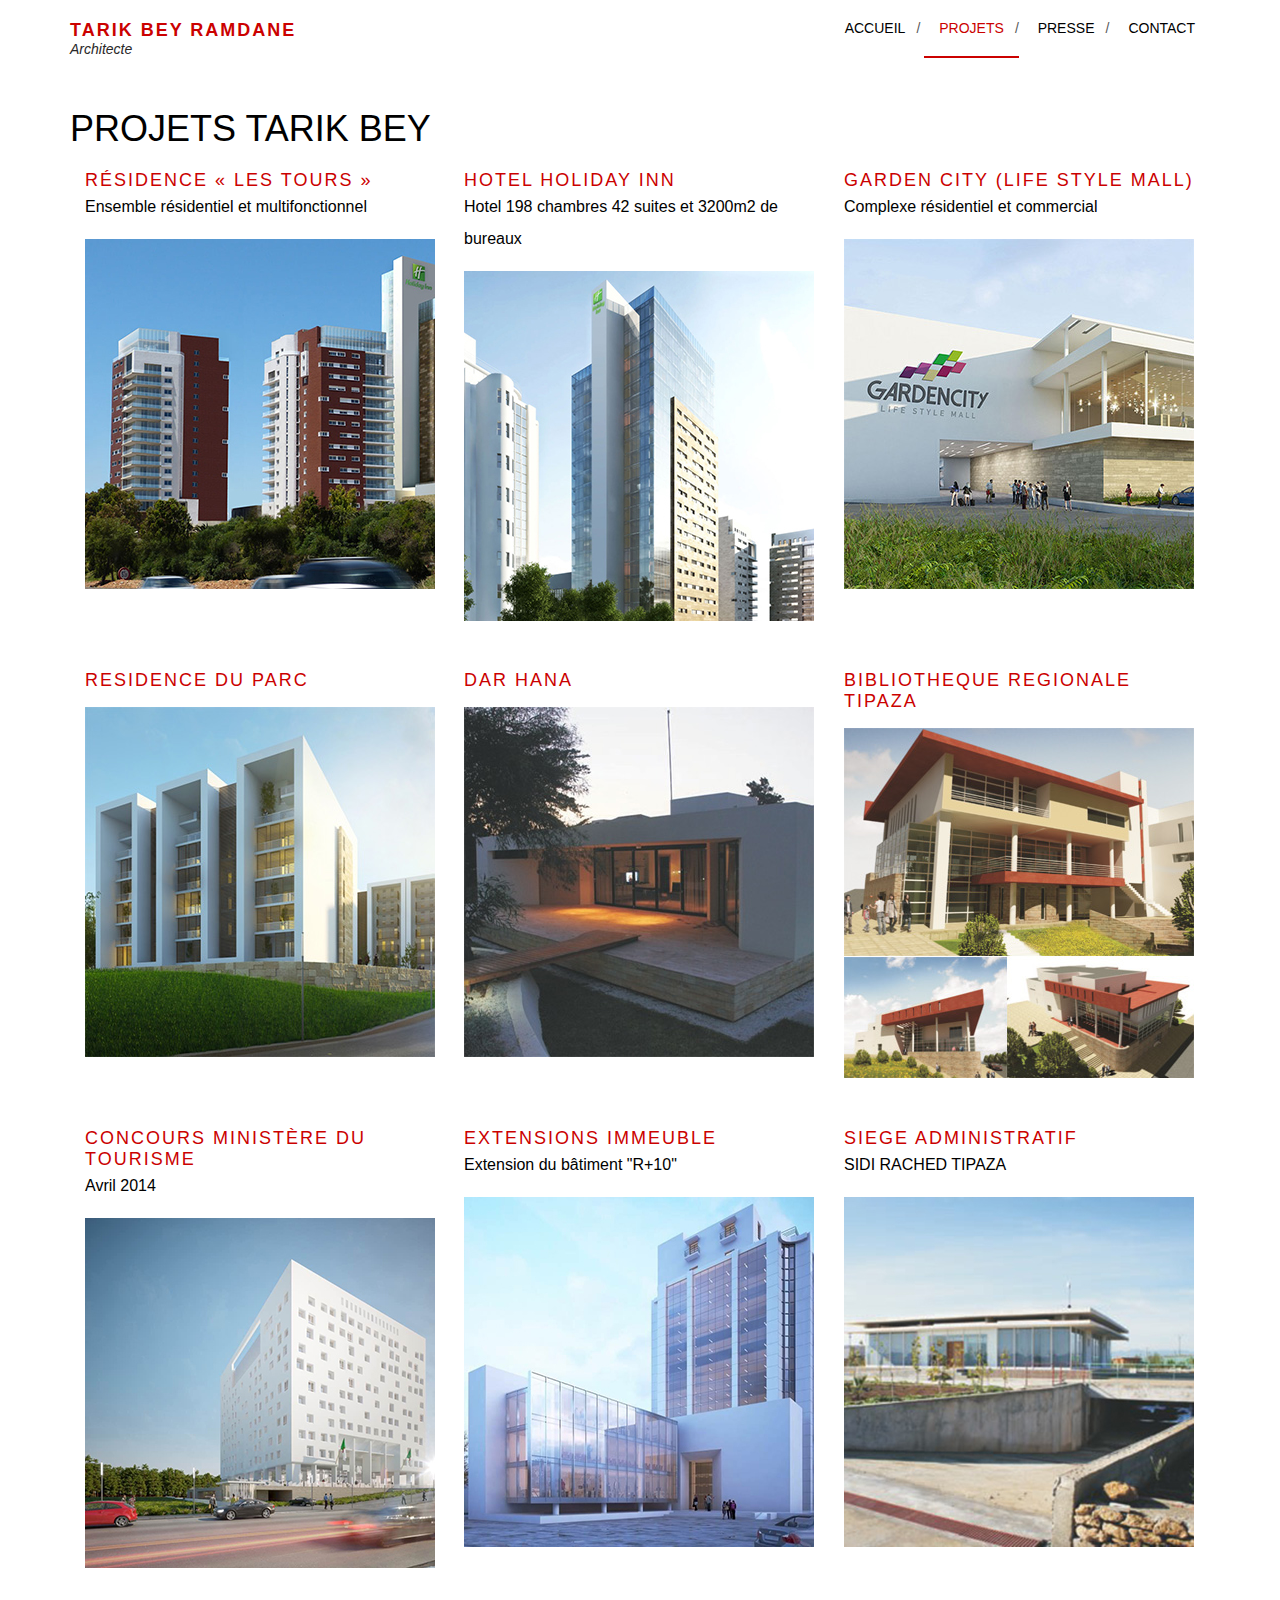
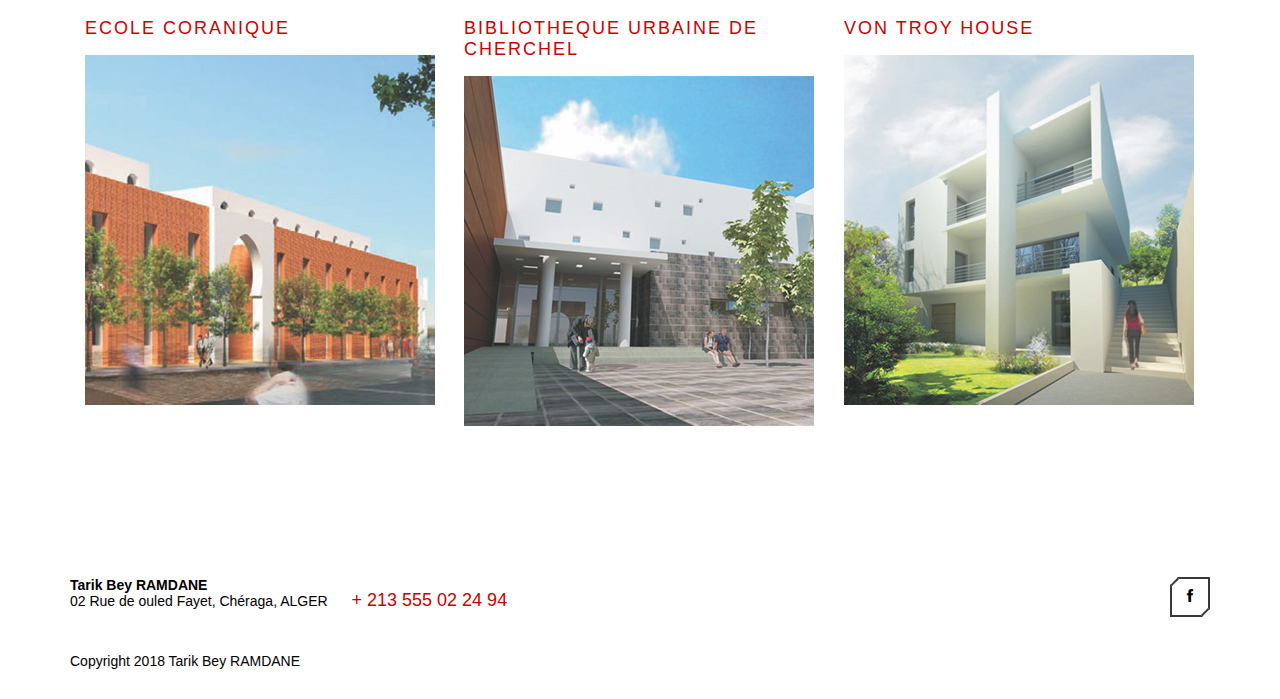
==== projets.html @ 243a4ba5 "first commit" ====
<!DOCTYPE html>
<html lang="en">
	<head>
		<meta charset="UTF-8">
		<meta http-equiv="X-UA-Compatible" content="IE=edge">
		<meta name="viewport" content="width=device-width, initial-scale=1.0,maximum-scale=1">
		
		<title>Projets | Tarik Bey RAMDANE - Architecte</title>

		<!-- Loading third party fonts -->
		<link href="http://fonts.googleapis.com/css?family=Roboto+Condensed:300,400|" rel="stylesheet" type="text/css">
		<link href="fonts/font-awesome.min.css" rel="stylesheet" type="text/css">

		<!-- Loading main css file -->
		<link rel="stylesheet" href="style.css">
		
		<!--[if lt IE 9]>
		<script src="js/ie-support/html5.js"></script>
		<script src="js/ie-support/respond.js"></script>
		<![endif]-->
		
		
		<!-- Global site tag (gtag.js) - Google Analytics -->
<script async src="https://www.googletagmanager.com/gtag/js?id=UA-124466608-2"></script>
<script>
  window.dataLayer = window.dataLayer || [];
  function gtag(){dataLayer.push(arguments);}
  gtag('js', new Date());

  gtag('config', 'UA-124466608-2');
</script>

		

	</head>


	<body>
		
		<div id="site-content">
			<div class="site-header">
				<div class="container">
					<a href="index.html" id="branding">
						<!-- <img src="images/logo.png" alt="" class="logo"> -->
						<div class="logo-text">
							<h1 class="site-title">Tarik Bey RAMDANE</h1>
							<small class="site-description">Architecte</small>
						</div>
					</a> <!-- #branding -->

					<!-- Default snippet for navigation -->
					<div class="main-navigation">
						<button type="button" class="menu-toggle"><i class="fa fa-bars"></i></button>
						<ul class="menu">
							<li class="menu-item"><a href="">Accueil</a></li>
							<li class="menu-item current-menu-item"><a href="project">Projets</a></li>
							<li class="menu-item"><a href="presse">Presse</a></li>
							<li class="menu-item"><a href="contact">Contact</a></li>
						</ul> <!-- .menu -->
					</div> <!-- .main-navigation -->

					<div class="mobile-navigation"></div>
				</div>
			</div> <!-- .site-header -->

			<main class="main-content">
				
				<div class="page">
					<div class="container">
						<h2 class="entry-title">Projets Tarik Bey</h2>
						<!-- <p>description ici</p> -->

						<!-- <div class="filter-links filterable-nav">
							<select class="mobile-filter">
								<option value="*">Afficher tous</option>
								<option value=".skyscraper">RESIDENTIEL</option>
								<option value=".shopping-center">MAISON INDIVIDUELLE</option>
								<option value=".apartment">BUREAUX</option>
							</select>
							<a href="#" class="current wow fadeInRight" data-filter="*">Afficher tous</a>
							<a href="#" class="wow fadeInRight" data-wow-delay=".2s" data-filter=".skyscraper">RESIDENTIEL</a>
							<a href="#" class="wow fadeInRight" data-wow-delay=".4s" data-filter=".shopping-center">MAISON INDIVIDUELLE</a>
							<a href="#" class="wow fadeInRight" data-wow-delay=".6s" data-filter=".apartment">BUREAUX</a>
						</div> -->

						<div class="filterable-items">
							<div class="project-item filterable-item shopping-center">
								<figure class="featured-image">
									
									<figcaption>
										<h2 class="project-title"><a href="project-single.php?id=01">RÉSIDENCE « LES TOURS »</a></h2>
										<p class="project-subtotle">Ensemble résidentiel et multifonctionnel</p>
										<!-- 
										<p></p>
										<a href="project-single.php?id=01" class="more-link"><img src="images/arrow.png" alt=""></a> 
										-->
										
										
									</figcaption>
									<a href="project-single.php?id=01"><img src="images/projets/les-tours.jpg" alt="#"></a>
								</figure>
							</div>
							<div class="project-item filterable-item skyscrapper">
								<figure class="featured-image">
									
									<figcaption>
										<h2 class="project-title"><a href="project-single.php?id=02">Hotel Holiday Inn</a></h2>
										<p class="project-subtotle">Hotel 198 chambres 42 suites et 3200m2 de bureaux</p>
										
									</figcaption>
									<a href="project-single.php?id=02"><img src="images/projets/holiday-inn.jpg" alt="#"></a>
								</figure>
							</div>
							<div class="project-item filterable-item skyscraper">
								<figure class="featured-image">
									
									<figcaption>
										<h2 class="project-title"><a href="project-single.php?id=03">GARDEN CITY (Life Style Mall)</a></h2> 
										<p class="project-subtotle">Complexe résidentiel et commercial</p>
										
									</figcaption>
									<a href="project-single.php?id=03"><img src="images/projets/garden-city.jpg" alt="#"></a>
								</figure>
							</div>
							<div class="project-item filterable-item apartment">
								<figure class="featured-image">
									
									<figcaption>
										<h2 class="project-title"><a href="project-single.php?id=04">RESIDENCE DU PARC</a></h2>
										<p class="project-subtotle"></p>
										
									</figcaption>
									<a href="project-single.php?id=04"><img src="images/projets/residence-du-parc.jpg" alt="#"></a>
								</figure>
							</div>
							<div class="project-item filterable-item skyscrapper">
								<figure class="featured-image">
									
									<figcaption>
										<h2 class="project-title"><a href="project-single.php?id=05">DAR HANA</a></h2>
										<p class="project-subtotle"></p>
										
									</figcaption>
									<a href="project-single.php?id=05"><img src="images/projets/dar-hana.jpg" alt="#"></a>
								</figure>
							</div>
							<div class="project-item filterable-item skyscrapper">
								<figure class="featured-image">
									
									<figcaption>
										<h2 class="project-title"><a href="project-single.php?id=06">BIBLIOTHEQUE REGIONALE TIPAZA</a></h2>
										<p class="project-subtotle"></p>
										
									</figcaption>
									<a href="project-single.php?id=06"><img src="images/projets/tipaza.jpg" alt="#"></a>
								</figure>
							</div>
							<div class="project-item filterable-item shopping-center">
								<figure class="featured-image">
									
									<figcaption>
										<h2 class="project-title"><a href="project-single.php?id=07">Concours ministère du tourisme</a></h2>
										<p class="project-subtotle">Avril 2014</p>
										<!-- <p>Participation au concours national et international pour le projet du nouveau siège du ministère du tourisme et de l'artisanat.</p>
										 -->
									</figcaption>
									<a href="project-single.php?id=07"><img src="images/projets/ministere.jpg" alt="#"></a>
								</figure>
							</div>
							<div class="project-item filterable-item skyscrapper">
								<figure class="featured-image">
									
									<figcaption>
										<h2 class="project-title"><a href="project-single.php?id=08">Extensions immeuble</a></h2>
										<p class="project-subtotle">Extension du bâtiment "R+10"</p>
										
									</figcaption>
									<a href="project-single.php?id=08"><img src="images/projets/extension.jpg" alt="#"></a>
								</figure>
							</div>
							<div class="project-item filterable-item skyscrapper">
								<figure class="featured-image">
									
									<figcaption>
										<h2 class="project-title"><a href="project-single.php?id=09">SIEGE ADMINISTRATIF</a></h2>
										<p class="project-subtotle">SIDI RACHED TIPAZA</p>
										
									</figcaption>
									<a href="project-single.php?id=09"><img src="images/projets/sidirached.jpg" alt="#"></a>
								</figure>
							</div>
							
							<div class="project-item filterable-item shopping-center">
								<figure class="featured-image">
									
									<figcaption>
										<h2 class="project-title"><a href="project-single.php?id=10">ECOLE CORANIQUE</a></h2>
										<p class="project-subtotle"></p>
										
									</figcaption>
									<a href="project-single.php?id=10"><img src="images/projets/ecole-coranique.jpg" alt="#"></a>
									
								</figure>
							</div>
							<div class="project-item filterable-item skyscrapper">
								<figure class="featured-image">
									
									<figcaption>
										<h2 class="project-title"><a href="project-single.php?id=11">BIBLIOTHEQUE URBAINE DE CHERCHEL</a></h2>
										<p class="project-subtotle"></p>
										
									</figcaption>
									
									<a href="project-single.php?id=11"><img src="images/projets/cherchel.jpg" alt="#"></a>
									
								</figure>
							</div>
							<div class="project-item filterable-item skyscrapper">
								<figure class="featured-image">
									
									<figcaption>
										<h2 class="project-title"><a href="project-single.php?id=12">VON TROY HOUSE</a></h2>
										<p class="project-subtotle"></p>
										
									</figcaption>
									
									<a href="project-single.php?id=12"><img src="images/projets/von-troy.jpg" alt="#"></a>
								</figure>
							</div>
							
							
							
							
							
							
							
							
							
							
						</div>
					</div>
				</div> <!-- .page -->

			</main> <!-- .main-content -->

			<footer class="site-footer">
				<div class="container">
					<div class="pull-left">

						<address>
							<strong>Tarik Bey RAMDANE</strong>
							<p>02 Rue de ouled Fayet, Chéraga, ALGER</p>
						</address>

						<a href="#" class="phone">+ 213 555 02 24 94</a>
					</div> <!-- .pull-left -->
					<div class="pull-right">

						<div class="social-links">

							<a target="_blank" href="https://www.facebook.com/tarikbey.ramdane"><i class="fa fa-facebook"></i></a>
						<!-- 	<a href="#"><i class="fa fa-google-plus"></i></a>
							<a href="#"><i class="fa fa-twitter"></i></a>
							<a href="#"><i class="fa fa-pinterest"></i></a> -->

						</div>

					</div> <!-- .pull-right -->

					<div class="colophon">Copyright 2018 Tarik Bey RAMDANE</div>

				</div> <!-- .container -->
			</footer> <!-- .site-footer -->
		</div>

		<script src="js/jquery-1.11.1.min.js"></script>
		<script src="js/plugins.js"></script>
		<script src="js/app.js"></script>
		
	</body>

</html>
---- style.css ----
/*!
 * Project_Name: Themezy Modern Architecture
 * Author: Themezy
 * Email: info@themezy.com
 * URL: http://themezy.com
 */
/*=========================================== 
 * Importing CSS Libraries
 *===========================================*/
article,
aside,
details,
figcaption,
figure,
footer,
header,
hgroup,
nav,
section,
summary {
  display: block;
}

audio,
canvas,
video {
  display: inline-block;
}

audio:not([controls]) {
  display: none;
  height: 0;
}

[hidden],
template {
  display: none;
}

html {
  background: #fff;
  color: #000;
  -webkit-text-size-adjust: 100%;
  -ms-text-size-adjust: 100%;
}

html,
button,
input,
select,
textarea {
  font-family: sans-serif;
}

body {
  margin: 0;
}

a {
  background: transparent;
}
a:focus {
  outline: thin dotted;
}
a:hover,
a:active {
  outline: 0;
}

h1 {
  font-size: 2em;
  margin: 0.67em 0;
}

h2 {
  font-size: 1.5em;
  margin: 0.83em 0;
}

h3 {
  font-size: 1.17em;
  margin: 1em 0;
}

h4 {
  font-size: 1em;
  margin: 1.33em 0;
}

h5 {
  font-size: 0.83em;
  margin: 1.67em 0;
}

h6 {
  font-size: 0.75em;
  margin: 2.33em 0;
}

abbr[title] {
  border-bottom: 1px dotted;
}

b,
strong {
  font-weight: bold;
}

dfn {
  font-style: italic;
}

mark {
  background: #ff0;
  color: #000;
}

code,
kbd,
pre,
samp {
  font-family: monospace, serif;
  font-size: 1em;
}

pre {
  white-space: pre;
  white-space: pre-wrap;
  word-wrap: break-word;
}

q {
  quotes: "\201C""\201D""\2018""\2019";
}

q:before,
q:after {
  content: "";
  content: none;
}

small {
  font-size: 80%;
}

sub,
sup {
  font-size: 75%;
  line-height: 0;
  position: relative;
  vertical-align: baseline;
}

sup {
  top: -0.5em;
}

sub {
  bottom: -0.25em;
}

img {
  border: 0;
}

svg:not(:root) {
  overflow: hidden;
}

figure {
  margin: 0;
}

fieldset {
  border: 1px solid #c0c0c0;
  margin: 0 2px;
  padding: 0.35em 0.625em 0.75em;
}

legend {
  border: 0;
  padding: 0;
  white-space: normal;
}

button,
input,
select,
textarea {
  font-family: inherit;
  font-size: 100%;
  margin: 0;
  vertical-align: baseline;
}

button,
input {
  line-height: normal;
}

button,
select {
  text-transform: none;
}

button,
html input[type="button"],
input[type="reset"],
input[type="submit"] {
  -webkit-appearance: button;
  cursor: pointer;
}

button[disabled],
input[disabled] {
  cursor: default;
}

input[type="checkbox"],
input[type="radio"] {
  -moz-box-sizing: border-box;
  box-sizing: border-box;
  padding: 0;
}

input[type="search"] {
  -webkit-appearance: textfield;
  -moz-box-sizing: content-box;
  box-sizing: content-box;
}

input[type="search"]::-webkit-search-cancel-button,
input[type="search"]::-webkit-search-decoration {
  -webkit-appearance: none;
}

button::-moz-focus-inner,
input::-moz-focus-inner {
  border: 0;
  padding: 0;
}

textarea {
  overflow: auto;
  vertical-align: top;
}

table {
  border-collapse: collapse;
  border-spacing: 0;
}

*,
*:before,
*:after {
  -moz-box-sizing: border-box;
  box-sizing: border-box;
}

/*
 * Global Styles
 */
body {
  background-color: #ffffff;
  color: #000000;
  font-family: "Helvetica", "Arial", sans-serif; /*"Roboto Condensed", "Open Sans", sans-serif;*/
  font-size: 14px;
  font-weight: 300;
  line-height: normal;
}

h1,
h2,
h3,
h4,
h5,
h6 {
  font-weight: 700;
  margin: 0 0 20px;
}

hr {
  border: none;
  border-bottom: 1px solid #777;
}

ul,
ol {
  margin: 0;
  padding-left: 0;
}

a {
  text-decoration: none;
  color: #cb0100;
}

address {
  font-style: normal;
}

p {
  margin-top: 0;
}

form input,
form textarea,
form select {
  outline: none;
  border: 2px solid #383838;
  padding: 10px;
  background: none;
  margin-bottom: 10px;
  -webkit-transition: 0.3s ease;
  transition: 0.3s ease;
  color: #000;
  outline: none;
}
form input:hover,
form input:focus,
form textarea:hover,
form textarea:focus,
form select:hover,
form select:focus {
  border-color: #cb0100;
}
form select {
  -webkit-appearance: none;
  -moz-appearance: none;
  appearance: none;
}
form textarea {
  resize: vertical;
}
form input[type="submit"],
form button,
form input[type="reset"] {
  outline: none;
}

/*
 * Reusable Components Style
 */
.button,
form input[type="submit"],
form button,
form input[type="reset"] {
  border: 2px solid #cb0100;
  background: none;
  padding: 10px 20px;
  position: relative;
  margin: 20px 0;
  display: inline-block;
  -webkit-transition: 0.3s ease;
  transition: 0.3s ease;
}
.button:before,
form input[type="submit"]:before,
form button:before,
form input[type="reset"]:before,
.button:after,
form input[type="submit"]:after,
form button:after,
form input[type="reset"]:after {
  content: " ";
  width: 20px;
  height: 20px;
  position: absolute;
  background: #ffffff;
  -webkit-transition: 0.3s ease;
  transition: 0.3s ease;
}
.button:hover,
form input[type="submit"]:hover,
form button:hover,
form input[type="reset"]:hover {
  border-color: white;
  color: white;
}
.button:hover:before,
form input[type="submit"]:hover:before,
form button:hover:before,
form input[type="reset"]:hover:before,
.button:hover:after,
form input[type="submit"]:hover:after,
form button:hover:after,
form input[type="reset"]:hover:after {
  border-color: white;
}
.button:before,
form input[type="submit"]:before,
form button:before,
form input[type="reset"]:before {
  border-bottom: 2px solid #cb0100;
  -webkit-transform: rotate(-45deg);
  -ms-transform: rotate(-45deg);
  transform: rotate(-45deg);
  top: -10px;
  left: -10px;
}
.button:after,
form input[type="submit"]:after,
form button:after,
form input[type="reset"]:after {
  border-top: 2px solid #cb0100;
  -webkit-transform: rotate(-45deg);
  -ms-transform: rotate(-45deg);
  transform: rotate(-45deg);
  bottom: -10px;
  right: -10px;
}

.button-back {
  display: inline-block;
  padding: 10px 30px;
  margin-bottom: 50px;
  position: relative;
  border: 2px solid #383838;
  color: #000000;
  text-transform: uppercase;
}
.button-back img {
  margin-right: 10px;
}
.button-back:before,
.button-back:after {
  content: " ";
  width: 20px;
  height: 20px;
  position: absolute;
  background: #ffffff;
}
.button-back:before {
  border-bottom: 2px solid #383838;
  -webkit-transform: rotate(-45deg);
  -ms-transform: rotate(-45deg);
  transform: rotate(-45deg);
  top: -10px;
  left: -10px;
}
.button-back:after {
  border-top: 2px solid #383838;
  -webkit-transform: rotate(-45deg);
  -ms-transform: rotate(-45deg);
  transform: rotate(-45deg);
  bottom: -10px;
  right: -10px;
}

.map {
  min-height: 400px;
}

.contact-detail {
  padding: 30px 0;
}
.contact-detail address,
.contact-detail .phone,
.contact-detail .email {
  position: relative;
  display: inline-block;
  vertical-align: middle;
  margin-right: 20px;
  color: #000000;
}
.contact-detail address p,
.contact-detail .phone p,
.contact-detail .email p {
  margin: 0;
  font-size: 14px;
  font-size: 1em;
  line-height: 1.5;
  display: inline-block;
  vertical-align: middle;
}
.contact-detail .contact-icon {
  display: inline-block;
  vertical-align: middle;
  width: 40px;
  height: 40px;
  border: 2px solid #383838;
  text-align: center;
  position: relative;
  margin-right: 20px;
}
.contact-detail .contact-icon:before,
.contact-detail .contact-icon:after {
  content: " ";
  width: 10px;
  height: 10px;
  position: absolute;
  background: #ffffff;
}
.contact-detail .contact-icon:before {
  border-bottom: 2px solid #383838;
  -webkit-transform: rotate(-45deg);
  -ms-transform: rotate(-45deg);
  transform: rotate(-45deg);
  top: -5px;
  left: -5px;
}
.contact-detail .contact-icon:after {
  border-top: 2px solid #383838;
  -webkit-transform: rotate(-45deg);
  -ms-transform: rotate(-45deg);
  transform: rotate(-45deg);
  bottom: -5px;
  right: -5px;
}
.contact-detail .contact-icon img {
  display: inline-block;
  margin-top: 10px;
}

.contact-form input:not([type="submit"]),
.contact-form textarea {
  width: 100%;
}
.contact-form .text-right {
  text-align: right;
}
.contact-form button {
  position: relative;
  color: #cb0100;
}
.contact-form button:before,
.contact-form button:after {
  content: " ";
  width: 20px;
  height: 20px;
  position: absolute;
  background: #ffffff;
}
.contact-form button:before {
  border-bottom: 2px solid #cb0100;
  -webkit-transform: rotate(-45deg);
  -ms-transform: rotate(-45deg);
  transform: rotate(-45deg);
  top: -10px;
  left: -10px;
}
.contact-form button:after {
  border-top: 2px solid #cb0100;
  -webkit-transform: rotate(-45deg);
  -ms-transform: rotate(-45deg);
  transform: rotate(-45deg);
  bottom: -10px;
  right: -10px;
}

.container {
  margin-right: auto;
  margin-left: auto;
  padding-left: 15px;
  padding-right: 15px;
  *zoom: 1;
}
.container:after {
  content: " ";
  clear: both;
  display: block;
  overflow: hidden;
  height: 0;
}
@media (min-width: 768px) {
  .container {
    width: 750px;
  }
}
@media (min-width: 992px) {
  .container {
    width: 970px;
  }
}
@media (min-width: 1200px) {
  .container {
    width: 1170px;
  }
}

.container-fluid {
  margin-right: auto;
  margin-left: auto;
  padding-left: 15px;
  padding-right: 15px;
  *zoom: 1;
}
.container-fluid:after {
  content: " ";
  clear: both;
  display: block;
  overflow: hidden;
  height: 0;
}

.row {
  margin-left: -15px;
  margin-right: -15px;
  *zoom: 1;
}
.row:after {
  content: " ";
  clear: both;
  display: block;
  overflow: hidden;
  height: 0;
}

.col-xs-1,
.col-sm-1,
.col-md-1,
.col-lg-1,
.col-xs-2,
.col-sm-2,
.col-md-2,
.col-lg-2,
.col-xs-3,
.col-sm-3,
.col-md-3,
.col-lg-3,
.col-xs-4,
.col-sm-4,
.col-md-4,
.col-lg-4,
.col-xs-5,
.col-sm-5,
.col-md-5,
.col-lg-5,
.col-xs-6,
.col-sm-6,
.col-md-6,
.col-lg-6,
.col-xs-7,
.col-sm-7,
.col-md-7,
.col-lg-7,
.col-xs-8,
.col-sm-8,
.col-md-8,
.col-lg-8,
.col-xs-9,
.col-sm-9,
.col-md-9,
.col-lg-9,
.col-xs-10,
.col-sm-10,
.col-md-10,
.col-lg-10,
.col-xs-11,
.col-sm-11,
.col-md-11,
.col-lg-11,
.col-xs-12,
.col-sm-12,
.col-md-12,
.col-lg-12 {
  position: relative;
  min-height: 1px;
  padding-left: 15px;
  padding-right: 15px;
}

.col-xs-1,
.col-xs-2,
.col-xs-3,
.col-xs-4,
.col-xs-5,
.col-xs-6,
.col-xs-7,
.col-xs-8,
.col-xs-9,
.col-xs-10,
.col-xs-11,
.col-xs-12 {
  float: left;
}

.col-xs-1 {
  width: 8.3333333333%;
}

.col-xs-2 {
  width: 16.6666666667%;
}

.col-xs-3 {
  width: 25%;
}

.col-xs-4 {
  width: 33.3333333333%;
}

.col-xs-5 {
  width: 41.6666666667%;
}

.col-xs-6 {
  width: 50%;
}

.col-xs-7 {
  width: 58.3333333333%;
}

.col-xs-8 {
  width: 66.6666666667%;
}

.col-xs-9 {
  width: 75%;
}

.col-xs-10 {
  width: 83.3333333333%;
}

.col-xs-11 {
  width: 91.6666666667%;
}

.col-xs-12 {
  width: 100%;
}

.col-xs-pull-0 {
  right: auto;
}

.col-xs-pull-1 {
  right: 8.3333333333%;
}

.col-xs-pull-2 {
  right: 16.6666666667%;
}

.col-xs-pull-3 {
  right: 25%;
}

.col-xs-pull-4 {
  right: 33.3333333333%;
}

.col-xs-pull-5 {
  right: 41.6666666667%;
}

.col-xs-pull-6 {
  right: 50%;
}

.col-xs-pull-7 {
  right: 58.3333333333%;
}

.col-xs-pull-8 {
  right: 66.6666666667%;
}

.col-xs-pull-9 {
  right: 75%;
}

.col-xs-pull-10 {
  right: 83.3333333333%;
}

.col-xs-pull-11 {
  right: 91.6666666667%;
}

.col-xs-pull-12 {
  right: 100%;
}

.col-xs-push-0 {
  left: auto;
}

.col-xs-push-1 {
  left: 8.3333333333%;
}

.col-xs-push-2 {
  left: 16.6666666667%;
}

.col-xs-push-3 {
  left: 25%;
}

.col-xs-push-4 {
  left: 33.3333333333%;
}

.col-xs-push-5 {
  left: 41.6666666667%;
}

.col-xs-push-6 {
  left: 50%;
}

.col-xs-push-7 {
  left: 58.3333333333%;
}

.col-xs-push-8 {
  left: 66.6666666667%;
}

.col-xs-push-9 {
  left: 75%;
}

.col-xs-push-10 {
  left: 83.3333333333%;
}

.col-xs-push-11 {
  left: 91.6666666667%;
}

.col-xs-push-12 {
  left: 100%;
}

.col-xs-offset-0 {
  margin-left: 0%;
}

.col-xs-offset-1 {
  margin-left: 8.3333333333%;
}

.col-xs-offset-2 {
  margin-left: 16.6666666667%;
}

.col-xs-offset-3 {
  margin-left: 25%;
}

.col-xs-offset-4 {
  margin-left: 33.3333333333%;
}

.col-xs-offset-5 {
  margin-left: 41.6666666667%;
}

.col-xs-offset-6 {
  margin-left: 50%;
}

.col-xs-offset-7 {
  margin-left: 58.3333333333%;
}

.col-xs-offset-8 {
  margin-left: 66.6666666667%;
}

.col-xs-offset-9 {
  margin-left: 75%;
}

.col-xs-offset-10 {
  margin-left: 83.3333333333%;
}

.col-xs-offset-11 {
  margin-left: 91.6666666667%;
}

.col-xs-offset-12 {
  margin-left: 100%;
}

@media (min-width: 768px) {
  .col-sm-1,
  .col-sm-2,
  .col-sm-3,
  .col-sm-4,
  .col-sm-5,
  .col-sm-6,
  .col-sm-7,
  .col-sm-8,
  .col-sm-9,
  .col-sm-10,
  .col-sm-11,
  .col-sm-12 {
    float: left;
  }

  .col-sm-1 {
    width: 8.3333333333%;
  }

  .col-sm-2 {
    width: 16.6666666667%;
  }

  .col-sm-3 {
    width: 25%;
  }

  .col-sm-4 {
    width: 33.3333333333%;
  }

  .col-sm-5 {
    width: 41.6666666667%;
  }

  .col-sm-6 {
    width: 50%;
  }

  .col-sm-7 {
    width: 58.3333333333%;
  }

  .col-sm-8 {
    width: 66.6666666667%;
  }

  .col-sm-9 {
    width: 75%;
  }

  .col-sm-10 {
    width: 83.3333333333%;
  }

  .col-sm-11 {
    width: 91.6666666667%;
  }

  .col-sm-12 {
    width: 100%;
  }

  .col-sm-pull-0 {
    right: auto;
  }

  .col-sm-pull-1 {
    right: 8.3333333333%;
  }

  .col-sm-pull-2 {
    right: 16.6666666667%;
  }

  .col-sm-pull-3 {
    right: 25%;
  }

  .col-sm-pull-4 {
    right: 33.3333333333%;
  }

  .col-sm-pull-5 {
    right: 41.6666666667%;
  }

  .col-sm-pull-6 {
    right: 50%;
  }

  .col-sm-pull-7 {
    right: 58.3333333333%;
  }

  .col-sm-pull-8 {
    right: 66.6666666667%;
  }

  .col-sm-pull-9 {
    right: 75%;
  }

  .col-sm-pull-10 {
    right: 83.3333333333%;
  }

  .col-sm-pull-11 {
    right: 91.6666666667%;
  }

  .col-sm-pull-12 {
    right: 100%;
  }

  .col-sm-push-0 {
    left: auto;
  }

  .col-sm-push-1 {
    left: 8.3333333333%;
  }

  .col-sm-push-2 {
    left: 16.6666666667%;
  }

  .col-sm-push-3 {
    left: 25%;
  }

  .col-sm-push-4 {
    left: 33.3333333333%;
  }

  .col-sm-push-5 {
    left: 41.6666666667%;
  }

  .col-sm-push-6 {
    left: 50%;
  }

  .col-sm-push-7 {
    left: 58.3333333333%;
  }

  .col-sm-push-8 {
    left: 66.6666666667%;
  }

  .col-sm-push-9 {
    left: 75%;
  }

  .col-sm-push-10 {
    left: 83.3333333333%;
  }

  .col-sm-push-11 {
    left: 91.6666666667%;
  }

  .col-sm-push-12 {
    left: 100%;
  }

  .col-sm-offset-0 {
    margin-left: 0%;
  }

  .col-sm-offset-1 {
    margin-left: 8.3333333333%;
  }

  .col-sm-offset-2 {
    margin-left: 16.6666666667%;
  }

  .col-sm-offset-3 {
    margin-left: 25%;
  }

  .col-sm-offset-4 {
    margin-left: 33.3333333333%;
  }

  .col-sm-offset-5 {
    margin-left: 41.6666666667%;
  }

  .col-sm-offset-6 {
    margin-left: 50%;
  }

  .col-sm-offset-7 {
    margin-left: 58.3333333333%;
  }

  .col-sm-offset-8 {
    margin-left: 66.6666666667%;
  }

  .col-sm-offset-9 {
    margin-left: 75%;
  }

  .col-sm-offset-10 {
    margin-left: 83.3333333333%;
  }

  .col-sm-offset-11 {
    margin-left: 91.6666666667%;
  }

  .col-sm-offset-12 {
    margin-left: 100%;
  }
}
@media (min-width: 992px) {
  .col-md-1,
  .col-md-2,
  .col-md-3,
  .col-md-4,
  .col-md-5,
  .col-md-6,
  .col-md-7,
  .col-md-8,
  .col-md-9,
  .col-md-10,
  .col-md-11,
  .col-md-12 {
    float: left;
  }

  .col-md-1 {
    width: 8.3333333333%;
  }

  .col-md-2 {
    width: 16.6666666667%;
  }

  .col-md-3 {
    width: 25%;
  }

  .col-md-4 {
    width: 33.3333333333%;
  }

  .col-md-5 {
    width: 41.6666666667%;
  }

  .col-md-6 {
    width: 50%;
  }

  .col-md-7 {
    width: 58.3333333333%;
  }

  .col-md-8 {
    width: 66.6666666667%;
  }

  .col-md-9 {
    width: 75%;
  }

  .col-md-10 {
    width: 83.3333333333%;
  }

  .col-md-11 {
    width: 91.6666666667%;
  }

  .col-md-12 {
    width: 100%;
  }

  .col-md-pull-0 {
    right: auto;
  }

  .col-md-pull-1 {
    right: 8.3333333333%;
  }

  .col-md-pull-2 {
    right: 16.6666666667%;
  }

  .col-md-pull-3 {
    right: 25%;
  }

  .col-md-pull-4 {
    right: 33.3333333333%;
  }

  .col-md-pull-5 {
    right: 41.6666666667%;
  }

  .col-md-pull-6 {
    right: 50%;
  }

  .col-md-pull-7 {
    right: 58.3333333333%;
  }

  .col-md-pull-8 {
    right: 66.6666666667%;
  }

  .col-md-pull-9 {
    right: 75%;
  }

  .col-md-pull-10 {
    right: 83.3333333333%;
  }

  .col-md-pull-11 {
    right: 91.6666666667%;
  }

  .col-md-pull-12 {
    right: 100%;
  }

  .col-md-push-0 {
    left: auto;
  }

  .col-md-push-1 {
    left: 8.3333333333%;
  }

  .col-md-push-2 {
    left: 16.6666666667%;
  }

  .col-md-push-3 {
    left: 25%;
  }

  .col-md-push-4 {
    left: 33.3333333333%;
  }

  .col-md-push-5 {
    left: 41.6666666667%;
  }

  .col-md-push-6 {
    left: 50%;
  }

  .col-md-push-7 {
    left: 58.3333333333%;
  }

  .col-md-push-8 {
    left: 66.6666666667%;
  }

  .col-md-push-9 {
    left: 75%;
  }

  .col-md-push-10 {
    left: 83.3333333333%;
  }

  .col-md-push-11 {
    left: 91.6666666667%;
  }

  .col-md-push-12 {
    left: 100%;
  }

  .col-md-offset-0 {
    margin-left: 0%;
  }

  .col-md-offset-1 {
    margin-left: 8.3333333333%;
  }

  .col-md-offset-2 {
    margin-left: 16.6666666667%;
  }

  .col-md-offset-3 {
    margin-left: 25%;
  }

  .col-md-offset-4 {
    margin-left: 33.3333333333%;
  }

  .col-md-offset-5 {
    margin-left: 41.6666666667%;
  }

  .col-md-offset-6 {
    margin-left: 50%;
  }

  .col-md-offset-7 {
    margin-left: 58.3333333333%;
  }

  .col-md-offset-8 {
    margin-left: 66.6666666667%;
  }

  .col-md-offset-9 {
    margin-left: 75%;
  }

  .col-md-offset-10 {
    margin-left: 83.3333333333%;
  }

  .col-md-offset-11 {
    margin-left: 91.6666666667%;
  }

  .col-md-offset-12 {
    margin-left: 100%;
  }
}
@media (min-width: 1200px) {
  .col-lg-1,
  .col-lg-2,
  .col-lg-3,
  .col-lg-4,
  .col-lg-5,
  .col-lg-6,
  .col-lg-7,
  .col-lg-8,
  .col-lg-9,
  .col-lg-10,
  .col-lg-11,
  .col-lg-12 {
    float: left;
  }

  .col-lg-1 {
    width: 8.3333333333%;
  }

  .col-lg-2 {
    width: 16.6666666667%;
  }

  .col-lg-3 {
    width: 25%;
  }

  .col-lg-4 {
    width: 33.3333333333%;
  }

  .col-lg-5 {
    width: 41.6666666667%;
  }

  .col-lg-6 {
    width: 50%;
  }

  .col-lg-7 {
    width: 58.3333333333%;
  }

  .col-lg-8 {
    width: 66.6666666667%;
  }

  .col-lg-9 {
    width: 75%;
  }

  .col-lg-10 {
    width: 83.3333333333%;
  }

  .col-lg-11 {
    width: 91.6666666667%;
  }

  .col-lg-12 {
    width: 100%;
  }

  .col-lg-pull-0 {
    right: auto;
  }

  .col-lg-pull-1 {
    right: 8.3333333333%;
  }

  .col-lg-pull-2 {
    right: 16.6666666667%;
  }

  .col-lg-pull-3 {
    right: 25%;
  }

  .col-lg-pull-4 {
    right: 33.3333333333%;
  }

  .col-lg-pull-5 {
    right: 41.6666666667%;
  }

  .col-lg-pull-6 {
    right: 50%;
  }

  .col-lg-pull-7 {
    right: 58.3333333333%;
  }

  .col-lg-pull-8 {
    right: 66.6666666667%;
  }

  .col-lg-pull-9 {
    right: 75%;
  }

  .col-lg-pull-10 {
    right: 83.3333333333%;
  }

  .col-lg-pull-11 {
    right: 91.6666666667%;
  }

  .col-lg-pull-12 {
    right: 100%;
  }

  .col-lg-push-0 {
    left: auto;
  }

  .col-lg-push-1 {
    left: 8.3333333333%;
  }

  .col-lg-push-2 {
    left: 16.6666666667%;
  }

  .col-lg-push-3 {
    left: 25%;
  }

  .col-lg-push-4 {
    left: 33.3333333333%;
  }

  .col-lg-push-5 {
    left: 41.6666666667%;
  }

  .col-lg-push-6 {
    left: 50%;
  }

  .col-lg-push-7 {
    left: 58.3333333333%;
  }

  .col-lg-push-8 {
    left: 66.6666666667%;
  }

  .col-lg-push-9 {
    left: 75%;
  }

  .col-lg-push-10 {
    left: 83.3333333333%;
  }

  .col-lg-push-11 {
    left: 91.6666666667%;
  }

  .col-lg-push-12 {
    left: 100%;
  }

  .col-lg-offset-0 {
    margin-left: 0%;
  }

  .col-lg-offset-1 {
    margin-left: 8.3333333333%;
  }

  .col-lg-offset-2 {
    margin-left: 16.6666666667%;
  }

  .col-lg-offset-3 {
    margin-left: 25%;
  }

  .col-lg-offset-4 {
    margin-left: 33.3333333333%;
  }

  .col-lg-offset-5 {
    margin-left: 41.6666666667%;
  }

  .col-lg-offset-6 {
    margin-left: 50%;
  }

  .col-lg-offset-7 {
    margin-left: 58.3333333333%;
  }

  .col-lg-offset-8 {
    margin-left: 66.6666666667%;
  }

  .col-lg-offset-9 {
    margin-left: 75%;
  }

  .col-lg-offset-10 {
    margin-left: 83.3333333333%;
  }

  .col-lg-offset-11 {
    margin-left: 91.6666666667%;
  }

  .col-lg-offset-12 {
    margin-left: 100%;
  }
}
@-ms-viewport {
  width: device-width;
}
.visible-xs,
.visible-sm,
.visible-md,
.visible-lg {
  display: none !important;
}

.visible-xs-block,
.visible-xs-inline,
.visible-xs-inline-block,
.visible-sm-block,
.visible-sm-inline,
.visible-sm-inline-block,
.visible-md-block,
.visible-md-inline,
.visible-md-inline-block,
.visible-lg-block,
.visible-lg-inline,
.visible-lg-inline-block {
  display: none !important;
}

@media (max-width: 767px) {
  .visible-xs {
    display: block !important;
  }

  table.visible-xs {
    display: table;
  }

  tr.visible-xs {
    display: table-row !important;
  }

  th.visible-xs,
  td.visible-xs {
    display: table-cell !important;
  }
}
@media (max-width: 767px) {
  .visible-xs-block {
    display: block !important;
  }
}

@media (max-width: 767px) {
  .visible-xs-inline {
    display: inline !important;
  }
}

@media (max-width: 767px) {
  .visible-xs-inline-block {
    display: inline-block !important;
  }
}

@media (min-width: 768px) and (max-width: 991px) {
  .visible-sm {
    display: block !important;
  }

  table.visible-sm {
    display: table;
  }

  tr.visible-sm {
    display: table-row !important;
  }

  th.visible-sm,
  td.visible-sm {
    display: table-cell !important;
  }
}
@media (min-width: 768px) and (max-width: 991px) {
  .visible-sm-block {
    display: block !important;
  }
}

@media (min-width: 768px) and (max-width: 991px) {
  .visible-sm-inline {
    display: inline !important;
  }
}

@media (min-width: 768px) and (max-width: 991px) {
  .visible-sm-inline-block {
    display: inline-block !important;
  }
}

@media (min-width: 992px) and (max-width: 1199px) {
  .visible-md {
    display: block !important;
  }

  table.visible-md {
    display: table;
  }

  tr.visible-md {
    display: table-row !important;
  }

  th.visible-md,
  td.visible-md {
    display: table-cell !important;
  }
}
@media (min-width: 992px) and (max-width: 1199px) {
  .visible-md-block {
    display: block !important;
  }
}

@media (min-width: 992px) and (max-width: 1199px) {
  .visible-md-inline {
    display: inline !important;
  }
}

@media (min-width: 992px) and (max-width: 1199px) {
  .visible-md-inline-block {
    display: inline-block !important;
  }
}

@media (min-width: 1200px) {
  .visible-lg {
    display: block !important;
  }

  table.visible-lg {
    display: table;
  }

  tr.visible-lg {
    display: table-row !important;
  }

  th.visible-lg,
  td.visible-lg {
    display: table-cell !important;
  }
}
@media (min-width: 1200px) {
  .visible-lg-block {
    display: block !important;
  }
}

@media (min-width: 1200px) {
  .visible-lg-inline {
    display: inline !important;
  }
}

@media (min-width: 1200px) {
  .visible-lg-inline-block {
    display: inline-block !important;
  }
}

@media (max-width: 767px) {
  .hidden-xs {
    display: none !important;
  }
}
@media (min-width: 768px) and (max-width: 991px) {
  .hidden-sm {
    display: none !important;
  }
}
@media (min-width: 992px) and (max-width: 1199px) {
  .hidden-md {
    display: none !important;
  }
}
@media (min-width: 1200px) {
  .hidden-lg {
    display: none !important;
  }
}
.visible-print {
  display: none !important;
}

@media print {
  .visible-print {
    display: block !important;
  }

  table.visible-print {
    display: table;
  }

  tr.visible-print {
    display: table-row !important;
  }

  th.visible-print,
  td.visible-print {
    display: table-cell !important;
  }
}
.visible-print-block {
  display: none !important;
}
@media print {
  .visible-print-block {
    display: block !important;
  }
}

.visible-print-inline {
  display: none !important;
}
@media print {
  .visible-print-inline {
    display: inline !important;
  }
}

.visible-print-inline-block {
  display: none !important;
}
@media print {
  .visible-print-inline-block {
    display: inline-block !important;
  }
}

@media print {
  .hidden-print {
    display: none !important;
  }
}
/*
 * Header Styles
 */
.site-header {
  *zoom: 1;
}
.site-header:after {
  content: " ";
  clear: both;
  display: block;
  overflow: hidden;
  height: 0;
}

#branding {
  float: left;
  margin-top: 20px;
}
#branding .logo,
#branding .logo-text {
  display: inline-block;
  vertical-align: middle;
}
#branding .logo {
  margin-right: 10px;
}
#branding .site-title {
  font-size: 18px;
  font-size: 1.2857142857em;
  text-transform: uppercase;
  letter-spacing: 2px;
  margin-bottom: 0;
}
#branding .site-title a {
  color: white;
}
#branding .site-description {
  font-size: 14px;
  /* font-size: 0.7857142857em; */
  color: #292828 /*#585858*/;
  font-style: italic;
}

.main-navigation {
  float: right;
}
.main-navigation .menu-toggle {
  background: none;
  border: none;
  color: #000000;
  font-size: 24px;
  font-size: 1.7142857143em;
  display: inline-block;
  vertical-align: middle;
  padding: 30px 15px;
  outline: none;
}
@media screen and (min-width: 991px) {
  .main-navigation .menu-toggle {
    display: none !important;
  }
}
@media screen and (max-width: 990px) {
  .main-navigation .menu-toggle {
    display: block;
  }
}
.main-navigation .menu {
  display: inline-block;
}
@media screen and (min-width: 991px) {
  .main-navigation .menu {
    display: block !important;
  }
}
@media screen and (max-width: 990px) {
  .main-navigation .menu {
    display: none;
  }
}
.main-navigation .menu-item {
  display: inline-block;
}
.main-navigation .menu-item a {
  padding: 20px 15px;
  position: relative;
  display: block;
  color: #000000;
  text-transform: uppercase;
  text-decoration: none;
}
.main-navigation .menu-item a:after {
  content: "/";
  color: #585858;
  position: absolute;
  right: 0;
}
.main-navigation .menu-item:last-child a:after {
  display: none;
}
.main-navigation .menu-item.current-menu-item a,
.main-navigation .menu-item:hover a {
  color: #cb0100;
  border-bottom: 2px solid #cb0100;
}

.mobile-navigation {
  clear: both;
  padding: 30px 0;
  display: none;
}
@media screen and (min-width: 991px) {
  .mobile-navigation {
    display: none !important;
  }
}
.mobile-navigation .menu {
  list-style: none;
  padding: 20px;
  border-top: 2px solid #cb0100;
  border-bottom: 2px solid #cb0100;
  text-transform: uppercase;
}
.mobile-navigation .menu a {
  padding: 10px 0;
  display: block;
  color: #000000;
}
.mobile-navigation .menu .current-menu-item a {
  color: #cb0100;
}

.hero-slider {
  margin-top: 10px;
  position: relative;
}
.hero-slider .slides {
  list-style: none;
  *zoom: 1;
}
.hero-slider .slides:after {
  content: " ";
  clear: both;
  display: block;
  overflow: hidden;
  height: 0;
}
.hero-slider .slides li {
  /* min-height: 680px; */
  background-size: cover;
  background-position: center center;
}
.hero-slider .slide-title {
  font-size: 36px;
  font-size: 2.5714285714em;
  margin-top: 200px;
  letter-spacing: 3px;
}
.hero-slider .slide-title span {
  display: inline-block;
  padding: 10px 15px;
  text-transform: uppercase;
  background: #ffffff;
  color: white;
  margin-bottom: 10px;
}
.hero-slider .flex-direction-nav {
  position: absolute;
  bottom: 200px;
  left: 0;
  right: 0;
  margin: auto;
  z-index: 99;
  height: 40px;
  list-style: none;
  padding: 0 15px;
}
@media screen and (min-width: 768px) {
  .hero-slider .flex-direction-nav {
    width: 750px;
  }
}
@media screen and (min-width: 992px) {
  .hero-slider .flex-direction-nav {
    width: 970px;
  }
}
@media screen and (min-width: 1200px) {
  .hero-slider .flex-direction-nav {
    width: 1170px;
  }
}
.hero-slider .flex-direction-nav li {
  display: inline-block;
  margin-right: 10px;
}
.hero-slider .flex-direction-nav li a {
  width: 64px;
  height: 64px;
  display: block;
  color: white;
  text-align: center;
  line-height: 2;
  font-size: 30px;
  font-size: 2.1428571429em;
}
.hero-slider .flex-direction-nav li a.flex-prev {
  background: url("images/prev.png");
}
.hero-slider .flex-direction-nav li a.flex-next {
  background: url("images/next.png");
}

.fullwidth-block {
  padding: 50px 0;
}
.fullwidth-block.image-block {
  min-height: 300px;
}

.section-title {
  font-size: 36px;
  font-size: 2.5714285714em;
  letter-spacing: 2px;
  font-weight: 300;
  text-transform: uppercase;
}

.separator {
  border: none;
  border-top: 1px solid #383838;
  margin: 50px 0;
  clear: both;
}

.project {
  margin-bottom: 30px;
}
.project .project-thumbnail {
  margin-bottom: 20px;
}
.project .project-thumbnail img {
  max-width: 100%;
  display: block;
}
.project .project-title {
  font-size: 18px;
  font-size: 1.2857142857em;
  font-weight: 300;
  margin-bottom: 0;
  text-transform: uppercase;
  color: #cb0100;
  letter-spacing: 2px;
}
.project .project-subtitle {
  font-size: 12px;
  font-size: 0.8571428571em;
  text-transform: uppercase;
  letter-spacing: 2px;
  margin-bottom: 20px;
  display: block;
}

.testimonial-slider .slides {
  list-style: none;
  margin-bottom: 30px;
  *zoom: 1;
}
.testimonial-slider .slides:after {
  content: " ";
  clear: both;
  display: block;
  overflow: hidden;
  height: 0;
}
.testimonial-slider blockquote {
  margin: 0;
}
.testimonial-slider blockquote cite {
  display: block;
  margin-top: 20px;
  color: #cb0100;
  font-style: normal;
}
.testimonial-slider .flex-control-nav {
  list-style: none;
}
.testimonial-slider .flex-control-nav li {
  display: inline-block;
  margin-right: 5px;
}
.testimonial-slider .flex-control-nav li a {
  overflow: hidden;
  text-indent: -9999px;
  width: 14px;
  height: 14px;
  display: block;
  background: url(images/paging-inactive.png) no-repeat;
  cursor: pointer;
}
.testimonial-slider .flex-control-nav li a.flex-active {
  background: url(images/paging-active.png) no-repeat;
}

.news {
  list-style: none;
}
.news .date {
  font-size: 13px;
  font-size: 0.9285714286em;
  color: #cb0100;
}
.news .entry-title {
  font-size: 14px;
  font-size: 1em;
  font-weight: 300;
}
.news .entry-title a {
  color: #000000;
}
.news .entry-title a:hover {
  color: #cb0100;
}

.news-list {
  list-style: none;
  margin: 0 -15px;
  *zoom: 1;
}
.news-list:after {
  content: " ";
  clear: both;
  display: block;
  overflow: hidden;
  height: 0;
}
.news-list li {
  width: 25%;
  padding: 0 15px;
  float: left;
  margin-bottom: 30px;
}
@media screen and (max-width: 990px) {
  .news-list li {
    width: 50%;
  }
}
@media screen and (max-width: 640px) {
  .news-list li {
    width: 100%;
  }
}
.news-list li img {
  max-width: 100%;
}
.news-list figure {
  margin-bottom: 20px;
}
.news-list .entry-title {
  text-transform: uppercase;
  margin-bottom: 0;
  font-size: 18px;
  font-size: 1.2857142857em;
}
.news-list .date {
  font-size: 12px;
  font-size: 0.8571428571em;
  display: block;
  margin-bottom: 20px;
}

.page {
  padding: 50px 0;
}
.page .align-left {
  float: left;
  margin-right: 30px;
  margin-bottom: 30px;
}
.page .align-right {
  float: right;
  margin-left: 30px;
  margin-bottom: 30px;
}
.page .entry-title {
  font-size: 36px;
  font-size: 2.5714285714em;
  list-style: 3px;
  font-weight: 300;
  text-transform: uppercase;
}
.page p {
  font-size: 16px;
  font-size: 1.1428571429em;
  line-height: 2;
}

.feature-numbered {
  text-align: center;
}
.feature-numbered .num {
  width: 70px;
  height: 70px;
  display: inline-block;
  border: 3px solid #cb0100;
  margin-bottom: 20px;
  font-size: 30px;
  font-size: 2.1428571429em;
  color: #cb0100;
  font-weight: 700;
  line-height: 2;
  position: relative;
}
.feature-numbered .num:before,
.feature-numbered .num:after {
  content: " ";
  width: 25px;
  height: 20px;
  position: absolute;
  background: #ffffff;
}
.feature-numbered .num:before {
  border-bottom: 3px solid #cb0100;
  -webkit-transform: rotate(-45deg);
  -ms-transform: rotate(-45deg);
  transform: rotate(-45deg);
  top: -9px;
  left: -12px;
}
.feature-numbered .num:after {
  border-top: 3px solid #cb0100;
  -webkit-transform: rotate(-45deg);
  -ms-transform: rotate(-45deg);
  transform: rotate(-45deg);
  bottom: -9px;
  right: -12px;
}
.feature-numbered .feature-title {
  font-size: 18px;
  font-size: 1.2857142857em;
  text-transform: uppercase;
  font-weight: 300;
  color: #cb0100;
  letter-spacing: 3px;
}

.testimonial {
  margin: 0 0 30px;
}
.testimonial cite {
  font-style: normal;
  color: #cb0100;
}

.filterable-nav {
  margin: 50px 0;
}
.filterable-nav .mobile-filter {
  display: none;
  -webkit-appearance: none;
  -moz-appearance: none;
  appearance: none;
  border: 2px solid #cb0100;
  padding: 10px 20px;
  color: #cb0100;
  border-radius: 0;
  background: none;
  text-transform: uppercase;
  outline: none;
}
@media screen and (max-width: 768px) {
  .filterable-nav .mobile-filter {
    display: block;
  }
}
.filterable-nav a {
  display: inline-block;
  padding: 10px 20px;
  margin-right: 10px;
  border: 2px solid #383838;
  position: relative;
  color: #000000;
  text-transform: uppercase;
  -webkit-transition: 0.3s ease;
  transition: 0.3s ease;
}
@media screen and (max-width: 768px) {
  .filterable-nav a {
    display: none;
  }
}
.filterable-nav a:before,
.filterable-nav a:after {
  content: " ";
  width: 20px;
  height: 20px;
  position: absolute;
  background: #ffffff;
  -webkit-transition: 0.3s ease;
  transition: 0.3s ease;
}
.filterable-nav a:before {
  border-bottom: 2px solid #383838;
  -webkit-transform: rotate(-45deg);
  -ms-transform: rotate(-45deg);
  transform: rotate(-45deg);
  top: -10px;
  left: -10px;
}
.filterable-nav a:after {
  border-top: 2px solid #383838;
  -webkit-transform: rotate(-45deg);
  -ms-transform: rotate(-45deg);
  transform: rotate(-45deg);
  bottom: -10px;
  right: -10px;
}
.filterable-nav a.current,
.filterable-nav a:hover {
  border-color: #cb0100;
  color: #cb0100;
}
.filterable-nav a.current:before,
.filterable-nav a.current:after,
.filterable-nav a:hover:before,
.filterable-nav a:hover:after {
  border-color: #cb0100;
}

.filterable-items {
  *zoom: 1;
}
.filterable-items:after {
  content: " ";
  clear: both;
  display: block;
  overflow: hidden;
  height: 0;
}

.project-item {
  width: 33.333%;
  padding: 0 15px;
  margin-bottom: 30px;
  float: left;
}
@media screen and (max-width: 768px) {
  .project-item {
    width: 50%;
  }
}
@media screen and (max-width: 480px) {
  .project-item {
    width: 100%;
  }
}
.project-item img {
  max-width: 100%;
  margin-bottom: 20px;
  display: block;
}
.project-item .project-title {
  font-size: 18px;
  font-size: 1.2857142857em;
  margin-bottom: 0;
  letter-spacing: 2px;
  font-weight: 400;
  text-transform: uppercase;
  color: #cb0100;
}
.project-item .project-subtitle {
  font-size: 12px;
  font-size: 0.8571428571em;
  margin-bottom: 10px;
  text-transform: uppercase;
  color: white;
}

.project-images img {
  max-width: 100%;
}
.project-images .thumbs {
  margin: 0 -10px;
  *zoom: 1;
  margin-top: 30px;
}
.project-images .thumbs:after {
  content: " ";
  clear: both;
  display: block;
  overflow: hidden;
  height: 0;
}
.project-images .thumbs a {
  width: 33.3333%;
  display: block;
  float: left;
  text-align: center;
}
.project-images .thumbs a img {
  max-width: 100%;
}

/*
 * Footer Styles
 */
.site-footer {
  margin-top: 0px;
}
.site-footer .container {
  /* border-top: 1px solid #383838; */
  padding: 50px 15px 30px;
  position: relative;
  *zoom: 1;
}
.site-footer .container:after {
  content: " ";
  clear: both;
  display: block;
  overflow: hidden;
  height: 0;
}
.site-footer address,
.site-footer .phone {
  display: inline-block;
  margin-right: 20px;
}
.site-footer .phone {
  font-size: 18px;
  font-size: 1.2857142857em;
}
.site-footer .colophon {
  padding-top: 30px;
  clear: both;
}
.site-footer .social-links a {
  width: 40px;
  height: 40px;
  border: 2px solid #383838;
  position: relative;
  display: inline-block;
  text-align: center;
  margin-left: 10px;
  color: #000000;
  line-height: 2.5;
  -webkit-transition: 0.3s ease;
  transition: 0.3s ease;
}
.site-footer .social-links a:hover {
  border-color: #cb0100;
}
.site-footer .social-links a:hover:before,
.site-footer .social-links a:hover:after {
  border-color: #cb0100;
}
.site-footer .social-links a:before,
.site-footer .social-links a:after {
  content: " ";
  width: 10px;
  height: 10px;
  position: absolute;
  background: #ffffff;
  -webkit-transition: 0.3s ease;
  transition: 0.3s ease;
}
.site-footer .social-links a:before {
  border-bottom: 2px solid #383838;
  -webkit-transform: rotate(-45deg);
  -ms-transform: rotate(-45deg);
  transform: rotate(-45deg);
  top: -5px;
  left: -5px;
}
.site-footer .social-links a:after {
  border-top: 2px solid #383838;
  -webkit-transform: rotate(-45deg);
  -ms-transform: rotate(-45deg);
  transform: rotate(-45deg);
  bottom: -5px;
  right: -5px;
}

blockquote {
  font-family: Georgia, serif;
  font-size: 18px;
  font-style: italic;
  width: 500px;
  margin: 0.25em 0;
  padding: 0.25em 40px;
  line-height: 1.45;
  position: relative;
  /* color: #383838; */
}

blockquote:before {
  display: block;
  content: "\201C";
  font-size: 80px;
  position: absolute;
  left: -20px;
  top: -20px;
  color: #7a7a7a;
}

blockquote cite {
  color: #999999;
  font-size: 14px;
  display: block;
  margin-top: 5px;
}

blockquote cite:before {
  content: "\2014 \2009";
}
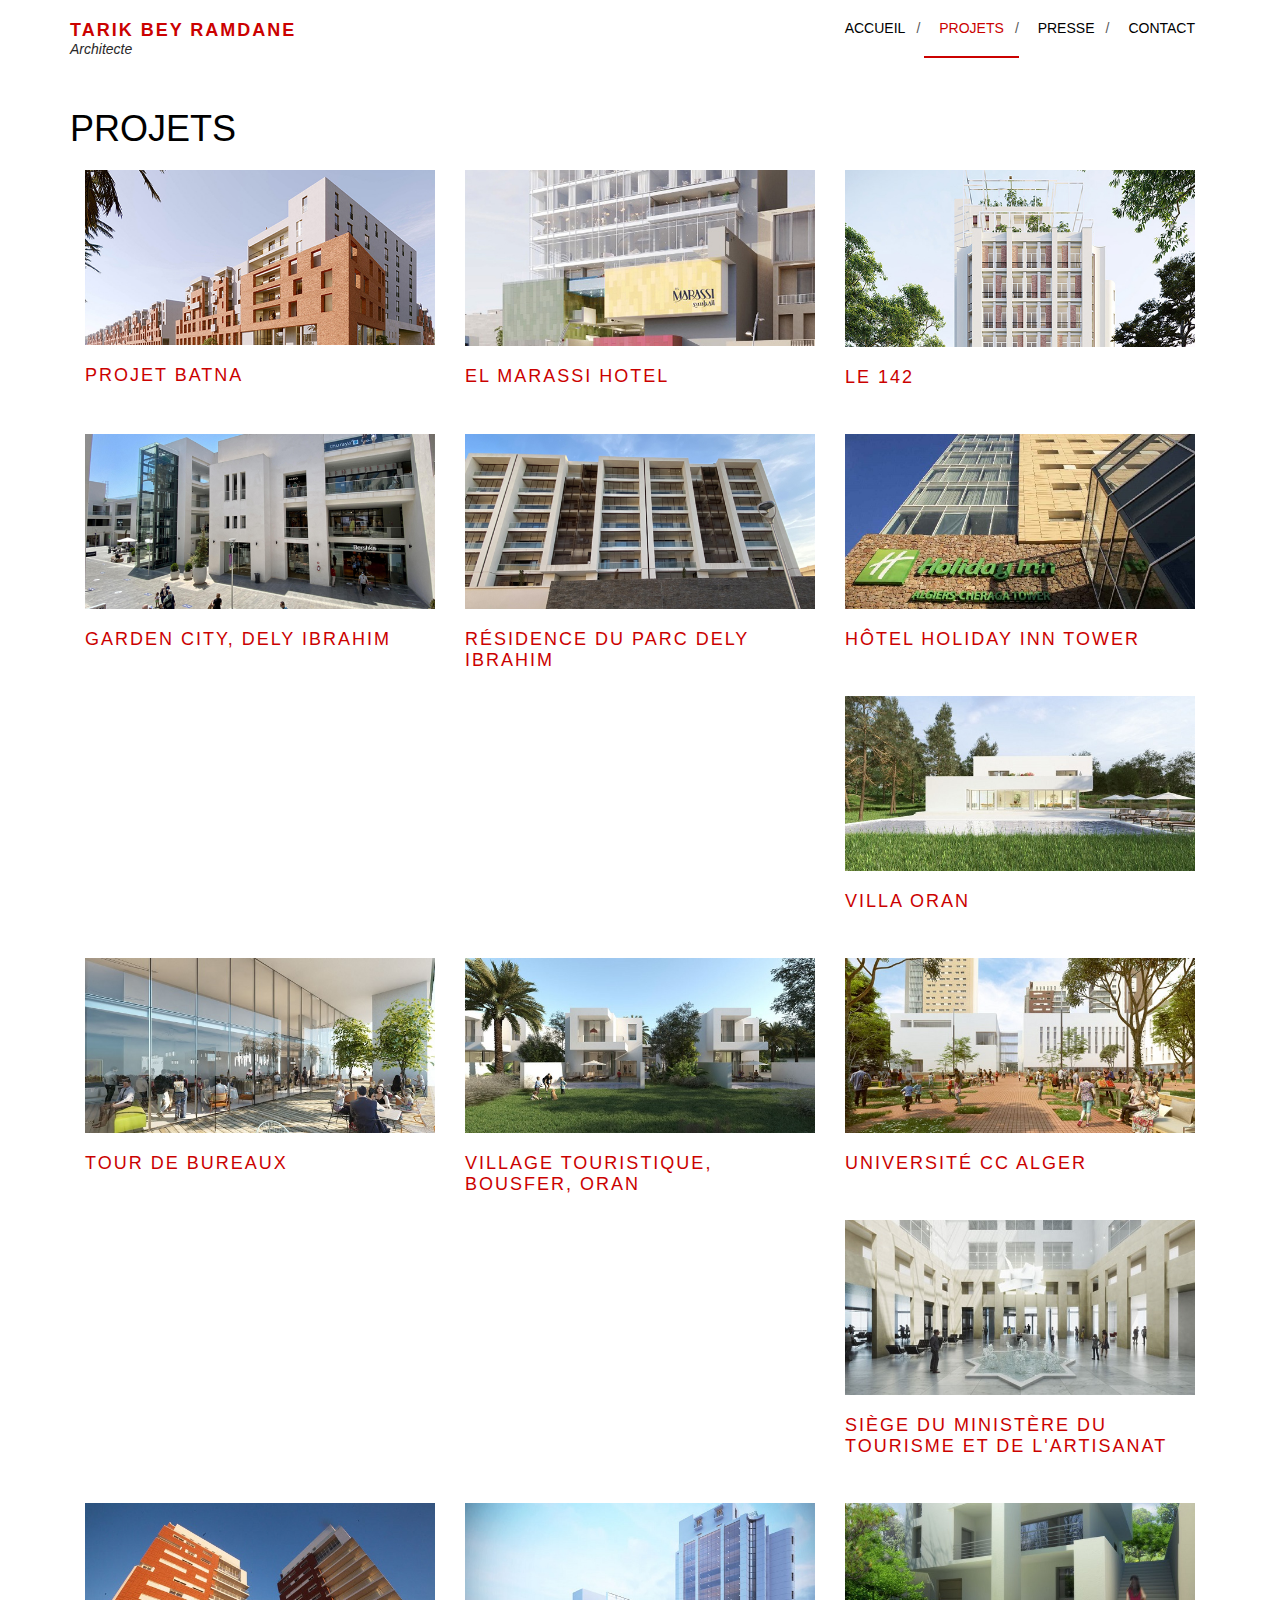
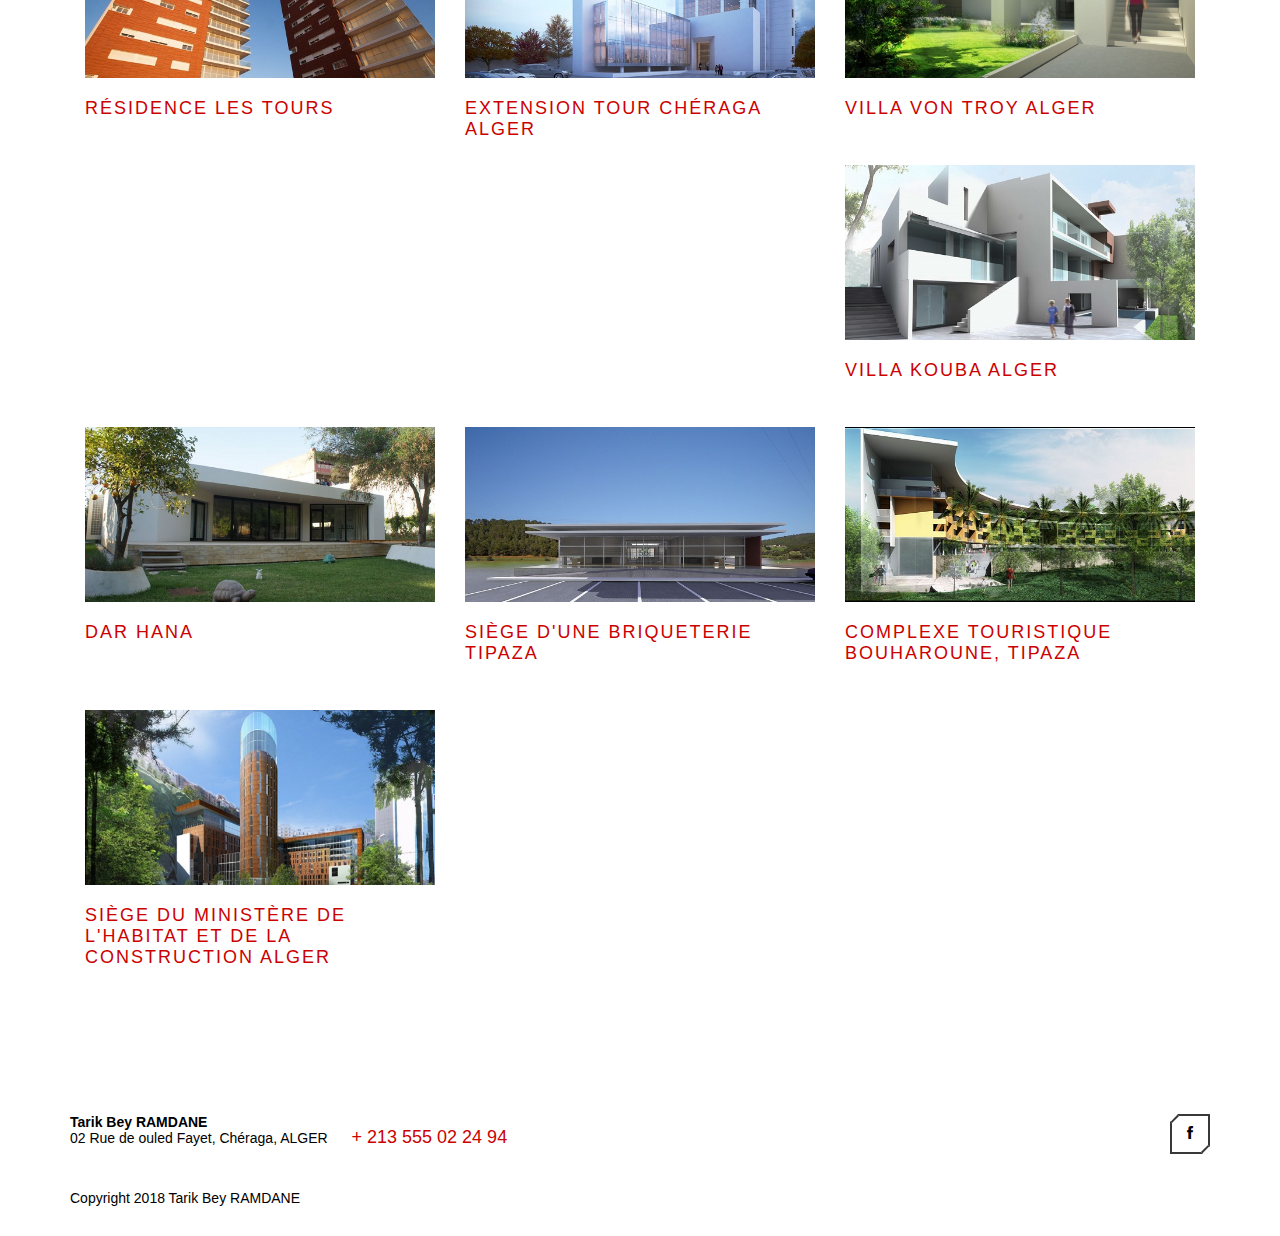
==== commit ee0962b8: "remove php" ====
--- a/projets.html
+++ b/projets.html
@@ -1,282 +1,146 @@
 <!DOCTYPE html>
 <html lang="en">
-	<head>
-		<meta charset="UTF-8">
-		<meta http-equiv="X-UA-Compatible" content="IE=edge">
-		<meta name="viewport" content="width=device-width, initial-scale=1.0,maximum-scale=1">
-		
-		<title>Projets | Tarik Bey RAMDANE - Architecte</title>
+  <head>
+    <meta charset="UTF-8" />
+    <meta http-equiv="X-UA-Compatible" content="IE=edge" />
+    <meta
+      name="viewport"
+      content="width=device-width, initial-scale=1.0,maximum-scale=1"
+    />
 
-		<!-- Loading third party fonts -->
-		<link href="http://fonts.googleapis.com/css?family=Roboto+Condensed:300,400|" rel="stylesheet" type="text/css">
-		<link href="fonts/font-awesome.min.css" rel="stylesheet" type="text/css">
+    <title>Projets | Tarik Bey RAMDANE - Architecte</title>
 
-		<!-- Loading main css file -->
-		<link rel="stylesheet" href="style.css">
-		
-		<!--[if lt IE 9]>
-		<script src="js/ie-support/html5.js"></script>
-		<script src="js/ie-support/respond.js"></script>
-		<![endif]-->
-		
-		
-		<!-- Global site tag (gtag.js) - Google Analytics -->
-<script async src="https://www.googletagmanager.com/gtag/js?id=UA-124466608-2"></script>
-<script>
-  window.dataLayer = window.dataLayer || [];
-  function gtag(){dataLayer.push(arguments);}
-  gtag('js', new Date());
+    <!-- Loading third party fonts -->
+    <link
+      href="http://fonts.googleapis.com/css?family=Roboto+Condensed:300,400|"
+      rel="stylesheet"
+      type="text/css"
+    />
+    <link href="fonts/font-awesome.min.css" rel="stylesheet" type="text/css" />
 
-  gtag('config', 'UA-124466608-2');
-</script>
+    <!-- Loading main css file -->
+    <link rel="stylesheet" href="style.css" />
 
-		
+    <!-- Global site tag (gtag.js) - Google Analytics -->
+    <script
+      async
+      src="https://www.googletagmanager.com/gtag/js?id=UA-124466608-2"
+    ></script>
+    <script>
+      window.dataLayer = window.dataLayer || [];
+      function gtag() {
+        dataLayer.push(arguments);
+      }
+      gtag("js", new Date());
 
-	</head>
+      gtag("config", "UA-124466608-2");
+    </script>
+  </head>
 
+  <body>
+    <div id="site-content">
+      <div class="site-header">
+        <div class="container">
+          <a href="/" id="branding">
+            <div class="logo-text">
+              <h1 class="site-title">Tarik Bey RAMDANE</h1>
+              <small class="site-description">Architecte</small>
+            </div>
+          </a>
 
-	<body>
-		
-		<div id="site-content">
-			<div class="site-header">
-				<div class="container">
-					<a href="index.html" id="branding">
-						<!-- <img src="images/logo.png" alt="" class="logo"> -->
-						<div class="logo-text">
-							<h1 class="site-title">Tarik Bey RAMDANE</h1>
-							<small class="site-description">Architecte</small>
-						</div>
-					</a> <!-- #branding -->
+          <div class="main-navigation">
+            <button type="button" class="menu-toggle">
+              <i class="fa fa-bars"></i>
+            </button>
+            <ul class="menu">
+              <li class="menu-item"><a href="/">Accueil</a></li>
+              <li class="menu-item current-menu-item">
+                <a href="projets">Projets</a>
+              </li>
+              <li class="menu-item"><a href="presse">Presse</a></li>
+              <li class="menu-item"><a href="contact">Contact</a></li>
+            </ul>
+          </div>
 
-					<!-- Default snippet for navigation -->
-					<div class="main-navigation">
-						<button type="button" class="menu-toggle"><i class="fa fa-bars"></i></button>
-						<ul class="menu">
-							<li class="menu-item"><a href="">Accueil</a></li>
-							<li class="menu-item current-menu-item"><a href="project">Projets</a></li>
-							<li class="menu-item"><a href="presse">Presse</a></li>
-							<li class="menu-item"><a href="contact">Contact</a></li>
-						</ul> <!-- .menu -->
-					</div> <!-- .main-navigation -->
+          <div class="mobile-navigation"></div>
+        </div>
+      </div>
 
-					<div class="mobile-navigation"></div>
-				</div>
-			</div> <!-- .site-header -->
+      <main class="main-content">
+        <div class="page">
+          <div class="container">
+            <h2 class="entry-title">Projets</h2>
+            <div id="projectsList" class="filterable-items">
+              <!-- Projects will be dynamically inserted here -->
+            </div>
+          </div>
+        </div>
+      </main>
 
-			<main class="main-content">
-				
-				<div class="page">
-					<div class="container">
-						<h2 class="entry-title">Projets Tarik Bey</h2>
-						<!-- <p>description ici</p> -->
+      <footer class="site-footer">
+        <div class="container">
+          <div class="pull-left">
+            <address>
+              <strong>Tarik Bey RAMDANE</strong>
+              <p>02 Rue de ouled Fayet, Chéraga, ALGER</p>
+            </address>
+            <a href="#" class="phone">+ 213 555 02 24 94</a>
+          </div>
+          <div class="pull-right">
+            <div class="social-links">
+              <a
+                target="_blank"
+                href="https://www.facebook.com/tarikbey.ramdane"
+                ><i class="fa fa-facebook"></i
+              ></a>
+            </div>
+          </div>
+          <div class="colophon">Copyright 2018 Tarik Bey RAMDANE</div>
+        </div>
+      </footer>
+    </div>
 
-						<!-- <div class="filter-links filterable-nav">
-							<select class="mobile-filter">
-								<option value="*">Afficher tous</option>
-								<option value=".skyscraper">RESIDENTIEL</option>
-								<option value=".shopping-center">MAISON INDIVIDUELLE</option>
-								<option value=".apartment">BUREAUX</option>
-							</select>
-							<a href="#" class="current wow fadeInRight" data-filter="*">Afficher tous</a>
-							<a href="#" class="wow fadeInRight" data-wow-delay=".2s" data-filter=".skyscraper">RESIDENTIEL</a>
-							<a href="#" class="wow fadeInRight" data-wow-delay=".4s" data-filter=".shopping-center">MAISON INDIVIDUELLE</a>
-							<a href="#" class="wow fadeInRight" data-wow-delay=".6s" data-filter=".apartment">BUREAUX</a>
-						</div> -->
+    <script src="js/jquery-1.11.1.min.js"></script>
+    <script src="js/plugins.js"></script>
+    <script src="js/app.js"></script>
 
-						<div class="filterable-items">
-							<div class="project-item filterable-item shopping-center">
-								<figure class="featured-image">
-									
-									<figcaption>
-										<h2 class="project-title"><a href="project-single.php?id=01">RÉSIDENCE « LES TOURS »</a></h2>
-										<p class="project-subtotle">Ensemble résidentiel et multifonctionnel</p>
-										<!-- 
-										<p></p>
-										<a href="project-single.php?id=01" class="more-link"><img src="images/arrow.png" alt=""></a> 
-										-->
-										
-										
-									</figcaption>
-									<a href="project-single.php?id=01"><img src="images/projets/les-tours.jpg" alt="#"></a>
-								</figure>
-							</div>
-							<div class="project-item filterable-item skyscrapper">
-								<figure class="featured-image">
-									
-									<figcaption>
-										<h2 class="project-title"><a href="project-single.php?id=02">Hotel Holiday Inn</a></h2>
-										<p class="project-subtotle">Hotel 198 chambres 42 suites et 3200m2 de bureaux</p>
-										
-									</figcaption>
-									<a href="project-single.php?id=02"><img src="images/projets/holiday-inn.jpg" alt="#"></a>
-								</figure>
-							</div>
-							<div class="project-item filterable-item skyscraper">
-								<figure class="featured-image">
-									
-									<figcaption>
-										<h2 class="project-title"><a href="project-single.php?id=03">GARDEN CITY (Life Style Mall)</a></h2> 
-										<p class="project-subtotle">Complexe résidentiel et commercial</p>
-										
-									</figcaption>
-									<a href="project-single.php?id=03"><img src="images/projets/garden-city.jpg" alt="#"></a>
-								</figure>
-							</div>
-							<div class="project-item filterable-item apartment">
-								<figure class="featured-image">
-									
-									<figcaption>
-										<h2 class="project-title"><a href="project-single.php?id=04">RESIDENCE DU PARC</a></h2>
-										<p class="project-subtotle"></p>
-										
-									</figcaption>
-									<a href="project-single.php?id=04"><img src="images/projets/residence-du-parc.jpg" alt="#"></a>
-								</figure>
-							</div>
-							<div class="project-item filterable-item skyscrapper">
-								<figure class="featured-image">
-									
-									<figcaption>
-										<h2 class="project-title"><a href="project-single.php?id=05">DAR HANA</a></h2>
-										<p class="project-subtotle"></p>
-										
-									</figcaption>
-									<a href="project-single.php?id=05"><img src="images/projets/dar-hana.jpg" alt="#"></a>
-								</figure>
-							</div>
-							<div class="project-item filterable-item skyscrapper">
-								<figure class="featured-image">
-									
-									<figcaption>
-										<h2 class="project-title"><a href="project-single.php?id=06">BIBLIOTHEQUE REGIONALE TIPAZA</a></h2>
-										<p class="project-subtotle"></p>
-										
-									</figcaption>
-									<a href="project-single.php?id=06"><img src="images/projets/tipaza.jpg" alt="#"></a>
-								</figure>
-							</div>
-							<div class="project-item filterable-item shopping-center">
-								<figure class="featured-image">
-									
-									<figcaption>
-										<h2 class="project-title"><a href="project-single.php?id=07">Concours ministère du tourisme</a></h2>
-										<p class="project-subtotle">Avril 2014</p>
-										<!-- <p>Participation au concours national et international pour le projet du nouveau siège du ministère du tourisme et de l'artisanat.</p>
-										 -->
-									</figcaption>
-									<a href="project-single.php?id=07"><img src="images/projets/ministere.jpg" alt="#"></a>
-								</figure>
-							</div>
-							<div class="project-item filterable-item skyscrapper">
-								<figure class="featured-image">
-									
-									<figcaption>
-										<h2 class="project-title"><a href="project-single.php?id=08">Extensions immeuble</a></h2>
-										<p class="project-subtotle">Extension du bâtiment "R+10"</p>
-										
-									</figcaption>
-									<a href="project-single.php?id=08"><img src="images/projets/extension.jpg" alt="#"></a>
-								</figure>
-							</div>
-							<div class="project-item filterable-item skyscrapper">
-								<figure class="featured-image">
-									
-									<figcaption>
-										<h2 class="project-title"><a href="project-single.php?id=09">SIEGE ADMINISTRATIF</a></h2>
-										<p class="project-subtotle">SIDI RACHED TIPAZA</p>
-										
-									</figcaption>
-									<a href="project-single.php?id=09"><img src="images/projets/sidirached.jpg" alt="#"></a>
-								</figure>
-							</div>
-							
-							<div class="project-item filterable-item shopping-center">
-								<figure class="featured-image">
-									
-									<figcaption>
-										<h2 class="project-title"><a href="project-single.php?id=10">ECOLE CORANIQUE</a></h2>
-										<p class="project-subtotle"></p>
-										
-									</figcaption>
-									<a href="project-single.php?id=10"><img src="images/projets/ecole-coranique.jpg" alt="#"></a>
-									
-								</figure>
-							</div>
-							<div class="project-item filterable-item skyscrapper">
-								<figure class="featured-image">
-									
-									<figcaption>
-										<h2 class="project-title"><a href="project-single.php?id=11">BIBLIOTHEQUE URBAINE DE CHERCHEL</a></h2>
-										<p class="project-subtotle"></p>
-										
-									</figcaption>
-									
-									<a href="project-single.php?id=11"><img src="images/projets/cherchel.jpg" alt="#"></a>
-									
-								</figure>
-							</div>
-							<div class="project-item filterable-item skyscrapper">
-								<figure class="featured-image">
-									
-									<figcaption>
-										<h2 class="project-title"><a href="project-single.php?id=12">VON TROY HOUSE</a></h2>
-										<p class="project-subtotle"></p>
-										
-									</figcaption>
-									
-									<a href="project-single.php?id=12"><img src="images/projets/von-troy.jpg" alt="#"></a>
-								</figure>
-							</div>
-							
-							
-							
-							
-							
-							
-							
-							
-							
-							
-						</div>
-					</div>
-				</div> <!-- .page -->
+    <script>
+      function fetchProjects() {
+        fetch("projects.json")
+          .then((response) => response.json())
+          .then((data) => {
+            displayProjects(data.projects);
+          })
+          .catch((error) => console.error("Error:", error));
+      }
 
-			</main> <!-- .main-content -->
+      function displayProjects(projects) {
+        const projectsList = document.getElementById("projectsList");
+        projectsList.innerHTML = projects
+          .slice() // Create a shallow copy of the array to avoid modifying the original
+          .reverse()
+          .map(
+            (project) => `
+                <div class="project-item filterable-item shopping-center">
+                    <figure class="featured-image">
+                        <a href="project-single.html?id=${project.id}">
+                            <img src="images/projets/${project.id}/main/01.jpg" alt="${project.title}">
+                        </a>
+                        <figcaption>
+                            <h2 class="project-title">
+                                <a href="project-single.html?id=${project.id}">${project.title}</a>
+                            </h2>
+                            <p class="project-subtotle"></p>
+                        </figcaption>
+                    </figure>
+                </div>
+            `
+          )
+          .join("");
+      }
 
-			<footer class="site-footer">
-				<div class="container">
-					<div class="pull-left">
-
-						<address>
-							<strong>Tarik Bey RAMDANE</strong>
-							<p>02 Rue de ouled Fayet, Chéraga, ALGER</p>
-						</address>
-
-						<a href="#" class="phone">+ 213 555 02 24 94</a>
-					</div> <!-- .pull-left -->
-					<div class="pull-right">
-
-						<div class="social-links">
-
-							<a target="_blank" href="https://www.facebook.com/tarikbey.ramdane"><i class="fa fa-facebook"></i></a>
-						<!-- 	<a href="#"><i class="fa fa-google-plus"></i></a>
-							<a href="#"><i class="fa fa-twitter"></i></a>
-							<a href="#"><i class="fa fa-pinterest"></i></a> -->
-
-						</div>
-
-					</div> <!-- .pull-right -->
-
-					<div class="colophon">Copyright 2018 Tarik Bey RAMDANE</div>
-
-				</div> <!-- .container -->
-			</footer> <!-- .site-footer -->
-		</div>
-
-		<script src="js/jquery-1.11.1.min.js"></script>
-		<script src="js/plugins.js"></script>
-		<script src="js/app.js"></script>
-		
-	</body>
-
-</html>+      // Call the function when the page loads
+      window.onload = fetchProjects;
+    </script>
+  </body>
+</html>
